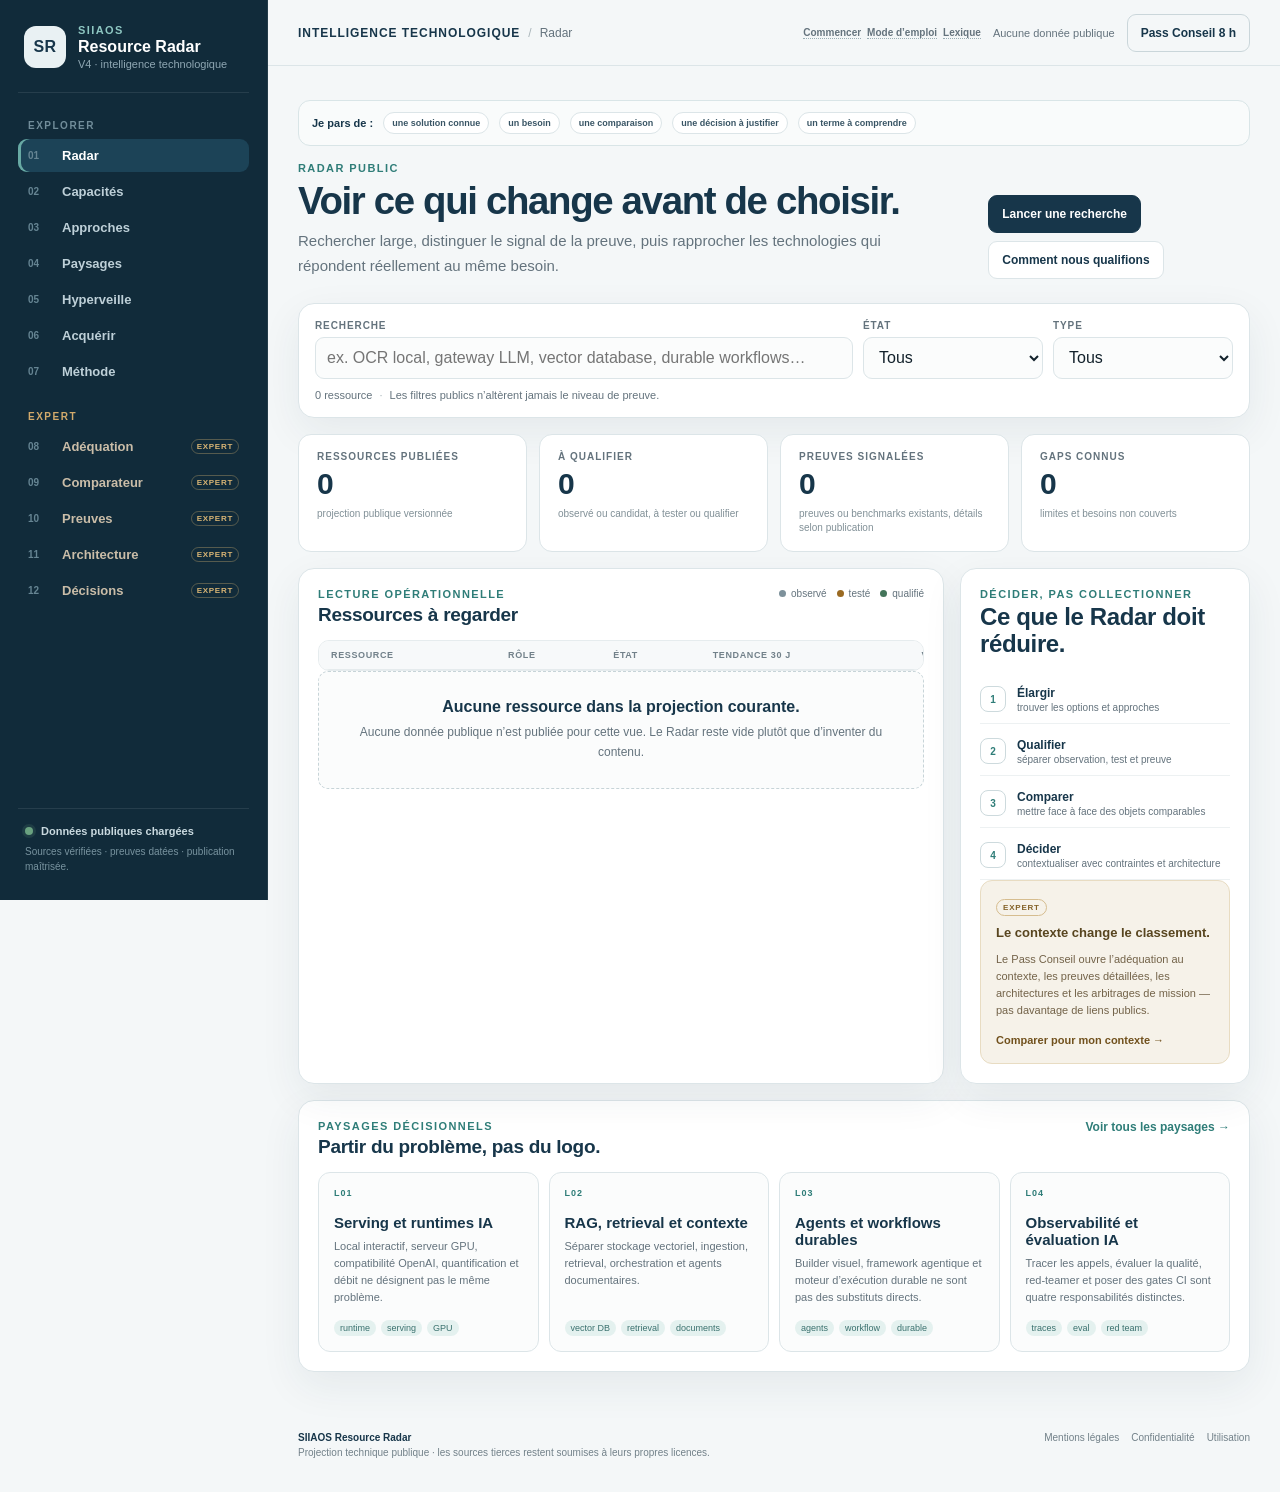
==== resource-radar-v5/ui/index.html @ 39ef0e42 "chore(radar-v5): seed V5 from V4 convergence" ====
<!doctype html>
<html lang="fr">
<head>
  <meta charset="utf-8" />
  <meta name="viewport" content="width=device-width, initial-scale=1" />
  <meta name="color-scheme" content="light" />
  <meta name="description" content="SIIAOS Resource Radar — veille, qualification et aide à la décision sur les technologies open source, IA et SI." />
  <title>SIIAOS Resource Radar V4</title>
  <link rel="stylesheet" href="./styles.css" />
  <script src="./app.js" defer></script>
</head>
<body>
  <div class="app-shell">
    <aside class="sidebar" aria-label="Navigation principale">
      <div class="brand-block">
        <div class="brand-mark" aria-hidden="true">SR</div>
        <div>
          <div class="eyebrow">SIIAOS</div>
          <div class="brand-name">Resource Radar</div>
          <div class="brand-version">V4 · intelligence technologique</div>
        </div>
      </div>

      <nav class="nav-stack" id="primary-nav">
        <div class="nav-group-label">Explorer</div>
        <a class="nav-item is-active" href="#radar" data-view="radar"><span>01</span> Radar</a>
        <a class="nav-item" href="#capabilities" data-view="capabilities"><span>02</span> Capacités</a>
        <a class="nav-item" href="#approaches" data-view="approaches"><span>03</span> Approches</a>
        <a class="nav-item" href="#landscapes" data-view="landscapes"><span>04</span> Paysages</a>
        <a class="nav-item" href="#watch" data-view="watch"><span>05</span> Hyperveille</a>
        <a class="nav-item" href="#acquire" data-view="acquire"><span>06</span> Acquérir</a>
        <a class="nav-item" href="#method" data-view="method"><span>07</span> Méthode</a>

        <div class="nav-group-label nav-group-expert">Expert</div>
        <a class="nav-item nav-item-locked" href="#expert-fit" data-view="expert-fit"><span>08</span> Fit <b>EXPERT</b></a>
        <a class="nav-item nav-item-locked" href="#expert-compare" data-view="expert-compare"><span>09</span> Comparateur <b>EXPERT</b></a>
        <a class="nav-item nav-item-locked" href="#expert-evidence" data-view="expert-evidence"><span>10</span> Evidence <b>EXPERT</b></a>
        <a class="nav-item nav-item-locked" href="#expert-architecture" data-view="expert-architecture"><span>11</span> Architecture <b>EXPERT</b></a>
        <a class="nav-item nav-item-locked" href="#expert-decisions" data-view="expert-decisions"><span>12</span> Décisions <b>EXPERT</b></a>
      </nav>

      <div class="sidebar-footer">
        <div class="status-row"><span class="status-dot" id="projection-dot"></span><span id="projection-status">Projection en lecture</span></div>
        <div class="sidebar-small">Vercel publie. Git versionne. SandY qualifie.</div>
      </div>
    </aside>

    <main class="main-shell">
      <header class="topbar">
        <button class="mobile-menu" id="mobile-menu" type="button" aria-label="Ouvrir la navigation">Menu</button>
        <div class="topbar-context">
          <span class="topbar-kicker">Resource intelligence</span>
          <span class="topbar-separator">/</span>
          <span id="topbar-view">Radar</span>
        </div>
        <div class="topbar-actions">
          <span class="freshness" id="freshness-label">Données non chargées</span>
          <a class="button button-quiet" href="https://yannick-audubert-consultant.vercel.app/premium" target="_blank" rel="noreferrer">Pass Conseil 8 h</a>
        </div>
      </header>

      <div class="demo-banner" id="demo-banner" hidden>
        <strong>Aperçu d’interface.</strong> Les données affichées dans ce mode sont des fixtures de démonstration et ne constituent ni une qualification SandY ni une recommandation publiée.
      </div>

      <section class="view is-visible" data-view-panel="radar">
        <div class="page-heading">
          <div>
            <div class="eyebrow">Radar public</div>
            <h1>Voir ce qui change avant de choisir.</h1>
            <p>Rechercher large, distinguer le signal de la preuve, puis rapprocher les technologies qui répondent réellement au même besoin.</p>
          </div>
          <div class="heading-actions">
            <button type="button" class="button button-primary" id="focus-search">Lancer une recherche</button>
            <a class="button button-secondary" href="#method">Comment nous qualifions</a>
          </div>
        </div>

        <section class="search-panel" aria-label="Recherche Radar">
          <div class="search-row">
            <label class="search-field">
              <span class="search-label">Recherche</span>
              <input id="radar-search" type="search" placeholder="ex. OCR local, gateway LLM, vector database, durable workflows…" autocomplete="off" />
            </label>
            <label class="filter-field">
              <span class="search-label">État</span>
              <select id="state-filter">
                <option value="">Tous</option>
                <option value="observed">Observé</option>
                <option value="candidate">Candidat</option>
                <option value="tested">Testé</option>
                <option value="qualified">Qualifié</option>
                <option value="deprecated">Déprécié</option>
              </select>
            </label>
            <label class="filter-field">
              <span class="search-label">Type</span>
              <select id="kind-filter">
                <option value="">Tous</option>
              </select>
            </label>
          </div>
          <div class="search-meta">
            <span id="result-count">0 ressource</span>
            <span class="meta-divider">·</span>
            <span>Les filtres publics n’altèrent jamais le niveau de preuve.</span>
          </div>
        </section>

        <section class="metric-grid" aria-label="Indicateurs du Radar">
          <article class="metric-card">
            <div class="metric-label">Ressources publiées</div>
            <div class="metric-value" id="metric-resources">0</div>
            <div class="metric-note">projection publique versionnée</div>
          </article>
          <article class="metric-card">
            <div class="metric-label">À qualifier</div>
            <div class="metric-value" id="metric-candidates">0</div>
            <div class="metric-note">observé ou candidat, pas encore prouvé</div>
          </article>
          <article class="metric-card">
            <div class="metric-label">Preuves déclarées</div>
            <div class="metric-value" id="metric-evidence">0</div>
            <div class="metric-note">benchmarks et vérifications publiables</div>
          </article>
          <article class="metric-card">
            <div class="metric-label">Gaps connus</div>
            <div class="metric-value" id="metric-gaps">0</div>
            <div class="metric-note">limites et besoins non couverts</div>
          </article>
        </section>

        <div class="content-grid">
          <section class="panel panel-wide">
            <div class="panel-heading">
              <div>
                <div class="eyebrow">Lecture opérationnelle</div>
                <h2>Ressources à regarder</h2>
              </div>
              <div class="legend-inline">
                <span><i class="legend-dot state-observed"></i>observé</span>
                <span><i class="legend-dot state-tested"></i>testé</span>
                <span><i class="legend-dot state-qualified"></i>qualifié</span>
              </div>
            </div>
            <div class="resource-table-wrap">
              <table class="resource-table">
                <thead>
                  <tr>
                    <th>Ressource</th>
                    <th>Rôle</th>
                    <th>État</th>
                    <th>Tendance 30 j</th>
                    <th>Vérifié</th>
                  </tr>
                </thead>
                <tbody id="resource-table-body"></tbody>
              </table>
            </div>
            <div class="empty-state" id="resource-empty" hidden>
              <strong>Aucune ressource dans la projection courante.</strong>
              <span>Le shell fonctionne sans données fictives : branchez une projection `siiaos.radar-public.v1` ou utilisez le mode fixture réservé à la revue d’interface.</span>
            </div>
          </section>

          <aside class="panel decision-panel">
            <div class="eyebrow">Décider, pas collectionner</div>
            <h2>Ce que le Radar doit réduire.</h2>
            <ol class="decision-steps">
              <li><span>1</span><div><strong>Élargir</strong><small>trouver les options et approches</small></div></li>
              <li><span>2</span><div><strong>Qualifier</strong><small>séparer observation, test et preuve</small></div></li>
              <li><span>3</span><div><strong>Comparer</strong><small>mettre face à face des objets comparables</small></div></li>
              <li><span>4</span><div><strong>Décider</strong><small>contextualiser avec contraintes et architecture</small></div></li>
            </ol>
            <div class="expert-callout">
              <div class="expert-label">EXPERT</div>
              <strong>Le contexte change le classement.</strong>
              <p>Le Pass Conseil ouvre fit, preuves détaillées, architectures et arbitrages de mission — pas davantage de liens publics.</p>
              <a href="https://yannick-audubert-consultant.vercel.app/premium" target="_blank" rel="noreferrer">Comparer pour mon contexte →</a>
            </div>
          </aside>
        </div>

        <section class="panel landscape-panel">
          <div class="panel-heading">
            <div>
              <div class="eyebrow">Paysages décisionnels</div>
              <h2>Partir du problème, pas du logo.</h2>
            </div>
            <a class="text-link" href="#landscapes">Voir tous les paysages →</a>
          </div>
          <div class="landscape-grid" id="landscape-grid">
            <article class="landscape-card">
              <div class="landscape-index">L01</div>
              <h3>Serving et runtimes IA</h3>
              <p>Local interactif, serveur GPU, compatibilité OpenAI, quantification et débit ne désignent pas le même problème.</p>
              <div class="landscape-footer"><span>runtime</span><span>serving</span><span>GPU</span></div>
            </article>
            <article class="landscape-card">
              <div class="landscape-index">L02</div>
              <h3>RAG, retrieval et contexte</h3>
              <p>Séparer stockage vectoriel, ingestion, retrieval, orchestration et agents documentaires.</p>
              <div class="landscape-footer"><span>vector DB</span><span>retrieval</span><span>documents</span></div>
            </article>
            <article class="landscape-card">
              <div class="landscape-index">L03</div>
              <h3>Agents et workflows durables</h3>
              <p>Builder visuel, framework agentique et moteur d’exécution durable ne sont pas des substituts directs.</p>
              <div class="landscape-footer"><span>agents</span><span>workflow</span><span>durable</span></div>
            </article>
            <article class="landscape-card">
              <div class="landscape-index">L04</div>
              <h3>Observabilité et évaluation IA</h3>
              <p>Tracer les appels, évaluer la qualité, red-teamer et poser des gates CI sont quatre responsabilités distinctes.</p>
              <div class="landscape-footer"><span>traces</span><span>eval</span><span>red team</span></div>
            </article>
          </div>
        </section>
      </section>

      <section class="view" data-view-panel="capabilities">
        <div class="page-heading compact-heading">
          <div><div class="eyebrow">Capacités</div><h1>Ce que l’écosystème permet réellement de faire.</h1><p>Une capacité peut être portée par plusieurs approches et plusieurs implémentations. Le catalogue n’impose plus un outil unique par catégorie.</p></div>
        </div>
        <div class="capability-board" id="capability-board"></div>
      </section>

      <section class="view" data-view-panel="approaches">
        <div class="page-heading compact-heading">
          <div><div class="eyebrow">Approches</div><h1>Comparer les manières de résoudre le problème.</h1><p>Une rupture d’approche peut rendre obsolète une comparaison entre logiciels. Cette vue doit rendre ces changements visibles.</p></div>
        </div>
        <div class="approach-grid">
          <article class="approach-card"><span>A01</span><h2>RAG classique</h2><p>Ingestion → chunking → embeddings → retrieval → génération.</p><small>À comparer avec long context, document VLM et recherche hybride.</small></article>
          <article class="approach-card"><span>A02</span><h2>Long context</h2><p>Réduire ou supprimer certaines couches de retrieval lorsque le corpus et le coût le permettent.</p><small>Impact direct sur l’architecture, la latence et la gouvernance.</small></article>
          <article class="approach-card"><span>A03</span><h2>Document VLM</h2><p>Interpréter la page comme un objet visuel plutôt que comme du texte OCR uniquement.</p><small>Change les benchmarks documents et la chaîne d’ingestion.</small></article>
          <article class="approach-card"><span>A04</span><h2>Durable execution</h2><p>Traiter les workflows longs et repris après erreur comme des processus, pas comme des scripts.</p><small>À distinguer des automatisations simples à connecteurs.</small></article>
        </div>
      </section>

      <section class="view" data-view-panel="landscapes">
        <div class="page-heading compact-heading">
          <div><div class="eyebrow">Paysages</div><h1>Regrouper uniquement ce qui mérite d’être comparé.</h1><p>Les paysages organisent les options par décision d’architecture, puis exposent critères, limites et alternatives.</p></div>
        </div>
        <div class="landscape-detail-grid" id="landscape-detail-grid"></div>
      </section>

      <section class="view" data-view-panel="watch">
        <div class="page-heading compact-heading">
          <div><div class="eyebrow">Hyperveille</div><h1>Observer les dérivées, pas seulement les classements.</h1><p>Activité, accélération, changement de licence, archivage, nouveaux protocoles et ruptures d’approche deviennent des signaux à qualifier.</p></div>
        </div>
        <div class="timeline" id="watch-timeline"></div>
      </section>

      <section class="view" data-view-panel="acquire">
        <div class="page-heading compact-heading">
          <div><div class="eyebrow">Acquérir</div><h1>Passer d’une source repérée à un artefact vérifiable.</h1><p>La V4 conserve resolve, mirroring, commandes multi-OS, manifeste, SHA-256 et bridge local de la V3.</p></div>
        </div>
        <div class="acquire-layout">
          <section class="panel">
            <h2>Résoudre une ressource</h2>
            <label class="stacked-field"><span>URL ou identifiant</span><input type="text" placeholder="https://github.com/… ou modèle/dataset" /></label>
            <div class="button-row"><button class="button button-primary" type="button">Résoudre</button><button class="button button-secondary" type="button">Ajouter au manifeste</button></div>
          </section>
          <section class="panel bridge-panel">
            <div class="panel-heading"><div><div class="eyebrow">Bridge local</div><h2>SandY</h2></div><span class="bridge-badge">non connecté</span></div>
            <p>Le navigateur public ne commande pas la machine. Le bridge localhost reste borné, authentifié et limité aux opérations autorisées.</p>
            <dl class="key-value"><div><dt>Endpoint</dt><dd>127.0.0.1:8765</dd></div><div><dt>Hash</dt><dd>SHA-256</dd></div><div><dt>Shell arbitraire</dt><dd>interdit</dd></div></dl>
          </section>
        </div>
      </section>

      <section class="view" data-view-panel="method">
        <div class="page-heading compact-heading">
          <div><div class="eyebrow">Méthode</div><h1>Une nouveauté n’est pas une recommandation.</h1><p>Le Radar expose explicitement le chemin entre découverte, observation, preuve, comparaison et décision.</p></div>
        </div>
        <div class="method-flow">
          <div><strong>Signal</strong><span>repéré</span></div><i>→</i><div><strong>Observation</strong><span>source vérifiée</span></div><i>→</i><div><strong>Test</strong><span>contexte connu</span></div><i>→</i><div><strong>Evidence</strong><span>preuve conservée</span></div><i>→</i><div><strong>Décision</strong><span>validation humaine</span></div>
        </div>
        <div class="method-notes">
          <article class="panel"><h2>Ce que le Radar sait</h2><p>Sources, activité, licence, relations, signaux, tendances et données publiques versionnées.</p></article>
          <article class="panel"><h2>Ce qu’il ne doit pas inventer</h2><p>Un benchmark non exécuté, un fit SandY non mesuré, une recommandation client ou une preuve inexistante.</p></article>
          <article class="panel"><h2>Ce qui reste humain</h2><p>Promouvoir un champion, accepter le risque, publier une conclusion et engager une architecture.</p></article>
        </div>
      </section>

      <section class="view expert-view" data-view-panel="expert-fit" data-expert-title="Fit contextualisé">
        <div class="expert-gate"><div class="eyebrow">SIIAOS Expert</div><h1>Fit contextualisé</h1><p>Évaluer une option selon le matériel, l’organisation, la sécurité, la souveraineté, l’intégration et la mission.</p><a class="button button-primary" href="https://yannick-audubert-consultant.vercel.app/premium" target="_blank" rel="noreferrer">Ouvrir une journée de conseil</a></div>
      </section>
      <section class="view expert-view" data-view-panel="expert-compare" data-expert-title="Comparateur contextualisé">
        <div class="expert-gate"><div class="eyebrow">SIIAOS Expert</div><h1>Comparateur contextualisé</h1><p>Comparer des options avec critères pondérés par le besoin, sans produire un classement universel artificiel.</p><a class="button button-primary" href="https://yannick-audubert-consultant.vercel.app/premium" target="_blank" rel="noreferrer">Comparer pour mon contexte</a></div>
      </section>
      <section class="view expert-view" data-view-panel="expert-evidence" data-expert-title="Evidence et benchmarks">
        <div class="expert-gate"><div class="eyebrow">SIIAOS Expert</div><h1>Evidence et benchmarks</h1><p>Ouvrir les preuves publiables, la date des tests, les limites observées et les conditions de reproductibilité.</p><a class="button button-primary" href="https://yannick-audubert-consultant.vercel.app/premium" target="_blank" rel="noreferrer">Ouvrir les preuves SIIAOS</a></div>
      </section>
      <section class="view expert-view" data-view-panel="expert-architecture" data-expert-title="Architecture">
        <div class="expert-gate"><div class="eyebrow">SIIAOS Expert</div><h1>Architecture</h1><p>Voir ce qu’une option remplace, simplifie, ajoute comme dépendance ou débloque comme capacité.</p><a class="button button-primary" href="https://yannick-audubert-consultant.vercel.app/premium" target="_blank" rel="noreferrer">Construire une architecture</a></div>
      </section>
      <section class="view expert-view" data-view-panel="expert-decisions" data-expert-title="Décisions">
        <div class="expert-gate"><div class="eyebrow">SIIAOS Expert</div><h1>Décisions de session</h1><p>Conserver shortlist, rejets, hypothèses, arbitrages et restitution de la journée de conseil.</p><a class="button button-primary" href="https://yannick-audubert-consultant.vercel.app/premium" target="_blank" rel="noreferrer">Préparer ma mission</a></div>
      </section>

      <footer class="footer">
        <div><strong>SIIAOS Resource Radar</strong><span>Projection technique publique · les sources tierces restent soumises à leurs propres licences.</span></div>
        <div class="footer-links"><a href="https://yannick-audubert-consultant.vercel.app/mentions-legales" target="_blank" rel="noreferrer">Mentions légales</a><a href="https://yannick-audubert-consultant.vercel.app/politique-confidentialite" target="_blank" rel="noreferrer">Confidentialité</a><a href="https://yannick-audubert-consultant.vercel.app/conditions-utilisation" target="_blank" rel="noreferrer">Utilisation</a></div>
      </footer>
    </main>
  </div>
</body>
</html>
---- resource-radar-v5/ui/styles.css ----
:root {
  --bg: #f4f7f8;
  --surface: #ffffff;
  --surface-soft: #f9fbfb;
  --ink: #12212b;
  --muted: #64737d;
  --line: #dce5e8;
  --navy: #17364a;
  --navy-2: #274d62;
  --teal: #2f7d78;
  --teal-soft: #e4f1ef;
  --ochre: #9a6a22;
  --ochre-soft: #f8edd9;
  --green: #44755a;
  --green-soft: #e6efe9;
  --red: #a84d49;
  --red-soft: #f8e8e6;
  --shadow: 0 14px 42px rgba(23, 54, 74, 0.07);
  --radius: 16px;
  --radius-sm: 10px;
  font-family: Inter, ui-sans-serif, -apple-system, BlinkMacSystemFont, "Segoe UI", sans-serif;
}

* { box-sizing: border-box; }
html { scroll-behavior: smooth; }
body { margin: 0; background: var(--bg); color: var(--ink); }
a { color: inherit; }
button, input, select { font: inherit; }
button, a { -webkit-tap-highlight-color: transparent; }

.app-shell { min-height: 100vh; display: grid; grid-template-columns: 268px minmax(0, 1fr); }
.sidebar { position: sticky; top: 0; height: 100vh; padding: 24px 18px; background: #112b3a; color: #dbe8ed; border-right: 1px solid rgba(255,255,255,.08); display: flex; flex-direction: column; z-index: 20; }
.brand-block { display: flex; gap: 12px; align-items: center; padding: 0 6px 22px; border-bottom: 1px solid rgba(255,255,255,.09); }
.brand-mark { width: 42px; height: 42px; border-radius: 12px; background: #e9f1f3; color: var(--navy); display: grid; place-items: center; font-weight: 800; letter-spacing: .02em; }
.eyebrow { text-transform: uppercase; letter-spacing: .13em; font-size: 11px; font-weight: 800; color: var(--teal); }
.sidebar .eyebrow { color: #8ec7c2; }
.brand-name { margin-top: 2px; font-weight: 760; font-size: 16px; color: white; }
.brand-version { margin-top: 2px; color: #8fa7b3; font-size: 11px; }
.nav-stack { margin-top: 18px; display: flex; flex-direction: column; gap: 3px; overflow-y: auto; }
.nav-group-label { margin: 9px 10px 5px; color: #718d9a; font-size: 10px; font-weight: 800; text-transform: uppercase; letter-spacing: .15em; }
.nav-group-expert { margin-top: 20px; color: #d2aa6b; }
.nav-item { display: flex; align-items: center; gap: 10px; padding: 9px 10px; border-radius: 9px; text-decoration: none; color: #bed0d8; font-size: 13px; font-weight: 650; }
.nav-item > span { width: 24px; color: #668593; font-size: 10px; font-variant-numeric: tabular-nums; }
.nav-item > b { margin-left: auto; font-size: 8px; letter-spacing: .09em; color: #d8b474; border: 1px solid rgba(216,180,116,.35); border-radius: 999px; padding: 2px 5px; }
.nav-item:hover, .nav-item:focus-visible { background: rgba(255,255,255,.06); color: white; outline: none; }
.nav-item.is-active { color: white; background: #1c4357; box-shadow: inset 3px 0 0 #68aaa4; }
.nav-item-locked { color: #cabda8; }
.sidebar-footer { margin-top: auto; padding: 16px 7px 2px; border-top: 1px solid rgba(255,255,255,.09); }
.status-row { display: flex; align-items: center; gap: 8px; font-size: 11px; font-weight: 700; color: #c9d9df; }
.status-dot { width: 8px; height: 8px; border-radius: 99px; background: #b07835; box-shadow: 0 0 0 3px rgba(176,120,53,.15); }
.status-dot.ok { background: #6aa280; box-shadow: 0 0 0 3px rgba(106,162,128,.15); }
.sidebar-small { margin-top: 8px; font-size: 10px; color: #78939f; line-height: 1.45; }

.main-shell { min-width: 0; }
.topbar { height: 66px; padding: 0 30px; display: flex; align-items: center; justify-content: space-between; gap: 18px; background: rgba(244,247,248,.95); border-bottom: 1px solid var(--line); position: sticky; top: 0; z-index: 15; backdrop-filter: blur(10px); }
.topbar-context { display: flex; align-items: center; gap: 8px; color: var(--muted); font-size: 12px; }
.topbar-kicker { font-weight: 800; color: var(--navy); text-transform: uppercase; letter-spacing: .08em; }
.topbar-separator { color: #a9b5ba; }
.topbar-actions { display: flex; align-items: center; gap: 12px; }
.freshness { color: var(--muted); font-size: 11px; }
.mobile-menu { display: none; border: 1px solid var(--line); background: white; border-radius: 8px; padding: 7px 10px; color: var(--navy); }
.demo-banner { padding: 10px 30px; background: var(--ochre-soft); border-bottom: 1px solid #e5cfaa; color: #745222; font-size: 12px; line-height: 1.5; }

.view { display: none; padding: 34px 30px 28px; max-width: 1540px; margin: 0 auto; }
.view.is-visible { display: block; }
.page-heading { display: flex; justify-content: space-between; align-items: flex-end; gap: 36px; margin-bottom: 24px; }
.page-heading h1 { max-width: 840px; margin: 7px 0 8px; color: var(--navy); font-size: clamp(30px, 3vw, 48px); line-height: 1.05; letter-spacing: -.035em; }
.page-heading p { margin: 0; max-width: 840px; color: var(--muted); font-size: 15px; line-height: 1.65; }
.compact-heading { align-items: flex-start; margin-bottom: 28px; }
.compact-heading h1 { font-size: clamp(28px, 2.6vw, 40px); }
.heading-actions, .button-row { display: flex; flex-wrap: wrap; gap: 8px; }

.button { display: inline-flex; align-items: center; justify-content: center; min-height: 38px; padding: 8px 13px; border-radius: 9px; border: 1px solid transparent; text-decoration: none; font-size: 12px; font-weight: 760; cursor: pointer; }
.button-primary { color: white; background: var(--navy); border-color: var(--navy); }
.button-primary:hover { background: var(--navy-2); }
.button-secondary { color: var(--navy); background: white; border-color: var(--line); }
.button-secondary:hover, .button-quiet:hover { border-color: #b6c7cd; background: #f9fbfb; }
.button-quiet { color: var(--navy); background: transparent; border-color: #cad6da; }
.text-link { color: var(--teal); font-weight: 760; text-decoration: none; font-size: 12px; }

.search-panel, .panel { background: var(--surface); border: 1px solid var(--line); border-radius: var(--radius); box-shadow: var(--shadow); }
.search-panel { padding: 16px; }
.search-row { display: grid; grid-template-columns: minmax(280px, 1fr) 180px 180px; gap: 10px; }
.search-field, .filter-field, .stacked-field { display: flex; flex-direction: column; gap: 6px; }
.search-label, .stacked-field > span { font-size: 10px; font-weight: 800; color: var(--muted); text-transform: uppercase; letter-spacing: .09em; }
.search-field input, .filter-field select, .stacked-field input { width: 100%; min-height: 42px; border: 1px solid var(--line); border-radius: 9px; background: #fbfcfc; color: var(--ink); padding: 8px 11px; outline: none; }
.search-field input:focus, .filter-field select:focus, .stacked-field input:focus { border-color: #86aaa8; box-shadow: 0 0 0 3px rgba(47,125,120,.09); }
.search-meta { margin-top: 10px; color: var(--muted); font-size: 11px; display: flex; flex-wrap: wrap; gap: 7px; }
.meta-divider { color: #aab5ba; }

.metric-grid { margin-top: 16px; display: grid; grid-template-columns: repeat(4, minmax(0, 1fr)); gap: 12px; }
.metric-card { background: var(--surface); border: 1px solid var(--line); border-radius: 13px; padding: 16px 18px; }
.metric-label { color: var(--muted); font-size: 10px; text-transform: uppercase; letter-spacing: .1em; font-weight: 800; }
.metric-value { margin-top: 7px; color: var(--navy); font-size: 30px; line-height: 1; font-weight: 800; font-variant-numeric: tabular-nums; }
.metric-note { margin-top: 8px; color: #819097; font-size: 10px; line-height: 1.4; }

.content-grid { margin-top: 16px; display: grid; grid-template-columns: minmax(0, 2.2fr) minmax(290px, .8fr); gap: 16px; }
.panel { padding: 19px; }
.panel-heading { display: flex; align-items: flex-start; justify-content: space-between; gap: 16px; margin-bottom: 14px; }
.panel h2, .panel-heading h2 { margin: 4px 0 0; color: var(--navy); font-size: 19px; letter-spacing: -.015em; }
.legend-inline { display: flex; gap: 10px; color: var(--muted); font-size: 10px; white-space: nowrap; }
.legend-inline span { display: inline-flex; align-items: center; gap: 5px; }
.legend-dot { width: 7px; height: 7px; border-radius: 99px; background: #9aa; }
.state-observed { background: #7d919b; }
.state-tested { background: var(--ochre); }
.state-qualified { background: var(--green); }

.resource-table-wrap { overflow: auto; border: 1px solid #e6ecee; border-radius: 11px; }
.resource-table { width: 100%; min-width: 720px; border-collapse: collapse; font-size: 12px; }
.resource-table thead th { padding: 9px 12px; color: #72818a; text-transform: uppercase; letter-spacing: .07em; font-size: 9px; text-align: left; background: #f7f9fa; border-bottom: 1px solid #e5ebed; }
.resource-table tbody tr { border-bottom: 1px solid #e9eef0; cursor: pointer; }
.resource-table tbody tr:last-child { border-bottom: none; }
.resource-table tbody tr:hover { background: #fafcfc; }
.resource-table td { padding: 11px 12px; vertical-align: middle; }
.resource-name { display: flex; flex-direction: column; gap: 2px; }
.resource-name strong { color: var(--navy); font-size: 12px; }
.resource-name small { color: var(--muted); font-size: 10px; max-width: 330px; overflow: hidden; text-overflow: ellipsis; white-space: nowrap; }
.pill { display: inline-flex; align-items: center; border-radius: 999px; padding: 4px 7px; font-size: 9px; font-weight: 800; letter-spacing: .04em; text-transform: uppercase; border: 1px solid var(--line); background: #f8fafb; color: #61747d; }
.pill.observed, .pill.candidate { background: #eff3f4; color: #566d78; }
.pill.tested { background: var(--ochre-soft); color: #7f5a23; border-color: #ead5b3; }
.pill.qualified { background: var(--green-soft); color: #37634a; border-color: #cce0d2; }
.pill.deprecated, .pill.retired { background: var(--red-soft); color: #88403d; border-color: #efcfcc; }
.trend-positive { color: var(--green); font-weight: 800; }
.trend-negative { color: var(--red); font-weight: 800; }
.trend-neutral { color: var(--muted); }
.empty-state { padding: 26px; border: 1px dashed #c7d4d8; border-radius: 10px; background: #fbfcfc; color: var(--muted); text-align: center; }
.empty-state strong { display: block; color: var(--navy); margin-bottom: 6px; }
.empty-state span { font-size: 12px; line-height: 1.6; }

.decision-panel { display: flex; flex-direction: column; }
.decision-panel > h2 { max-width: 300px; font-size: 24px; line-height: 1.12; }
.decision-steps { list-style: none; margin: 18px 0 0; padding: 0; display: grid; gap: 4px; }
.decision-steps li { display: flex; align-items: center; gap: 11px; padding: 10px 0; border-bottom: 1px solid #edf1f2; }
.decision-steps li > span { width: 26px; height: 26px; border: 1px solid #cddadd; color: var(--teal); border-radius: 8px; display: grid; place-items: center; font-size: 10px; font-weight: 850; }
.decision-steps div { display: flex; flex-direction: column; gap: 2px; }
.decision-steps strong { color: var(--navy); font-size: 12px; }
.decision-steps small { color: var(--muted); font-size: 10px; }
.expert-callout { margin-top: auto; padding: 15px; border-radius: 12px; background: #f6f2e9; border: 1px solid #e8dcc2; }
.expert-label { display: inline-block; color: #856329; border: 1px solid #d6bd8f; border-radius: 999px; padding: 3px 6px; font-size: 8px; font-weight: 850; letter-spacing: .1em; }
.expert-callout strong { display: block; margin-top: 9px; color: #58451f; font-size: 13px; }
.expert-callout p { color: #736349; font-size: 11px; line-height: 1.55; }
.expert-callout a { color: #71511d; font-size: 11px; font-weight: 800; text-decoration: none; }

.landscape-panel { margin-top: 16px; }
.landscape-grid, .approach-grid { display: grid; grid-template-columns: repeat(4, minmax(0, 1fr)); gap: 10px; }
.landscape-card, .approach-card { min-height: 180px; border: 1px solid #dce5e8; border-radius: 12px; padding: 15px; background: #fbfcfc; display: flex; flex-direction: column; }
.landscape-index, .approach-card > span { color: var(--teal); font-size: 9px; font-weight: 850; letter-spacing: .11em; }
.landscape-card h3, .approach-card h2 { margin: 16px 0 7px; color: var(--navy); font-size: 15px; }
.landscape-card p, .approach-card p { margin: 0; color: var(--muted); font-size: 11px; line-height: 1.55; }
.landscape-footer { margin-top: auto; padding-top: 14px; display: flex; flex-wrap: wrap; gap: 5px; }
.landscape-footer span { font-size: 9px; padding: 3px 6px; border-radius: 999px; background: var(--teal-soft); color: #3a716e; }
.approach-card { background: white; box-shadow: var(--shadow); }
.approach-card small { margin-top: auto; padding-top: 18px; color: #8b989d; font-size: 10px; line-height: 1.5; }

.capability-board { display: grid; grid-template-columns: repeat(3, minmax(0, 1fr)); gap: 12px; }
.capability-card { background: white; border: 1px solid var(--line); border-radius: 13px; padding: 17px; box-shadow: var(--shadow); }
.capability-card h2 { margin: 4px 0 7px; color: var(--navy); font-size: 16px; }
.capability-card p { margin: 0; color: var(--muted); font-size: 11px; line-height: 1.55; }
.capability-card footer { margin-top: 14px; display: flex; gap: 7px; color: #7c8b92; font-size: 10px; }
.landscape-detail-grid { display: grid; gap: 12px; }
.landscape-detail { background: white; border: 1px solid var(--line); border-radius: 13px; padding: 18px; box-shadow: var(--shadow); display: grid; grid-template-columns: 240px minmax(0,1fr); gap: 26px; }
.landscape-detail h2 { margin: 4px 0 7px; color: var(--navy); font-size: 18px; }
.landscape-detail p { margin: 0; color: var(--muted); font-size: 11px; line-height: 1.55; }
.landscape-options { display: grid; grid-template-columns: repeat(3,minmax(0,1fr)); gap: 8px; }
.landscape-option { padding: 11px; border-radius: 10px; background: #f8fafb; border: 1px solid #e2e9eb; }
.landscape-option strong { color: var(--navy); font-size: 11px; }
.landscape-option small { display: block; margin-top: 5px; color: var(--muted); font-size: 10px; line-height: 1.45; }

.timeline { position: relative; padding-left: 20px; display: grid; gap: 10px; }
.timeline::before { content: ""; position: absolute; top: 4px; bottom: 4px; left: 6px; width: 1px; background: #cad8dc; }
.timeline-item { position: relative; background: white; border: 1px solid var(--line); border-radius: 12px; padding: 15px 17px; box-shadow: var(--shadow); }
.timeline-item::before { content: ""; position: absolute; left: -18px; top: 21px; width: 9px; height: 9px; border-radius: 50%; background: var(--teal); box-shadow: 0 0 0 4px var(--bg); }
.timeline-meta { display: flex; flex-wrap: wrap; gap: 8px; color: #7c8c93; font-size: 9px; text-transform: uppercase; letter-spacing: .07em; }
.timeline-item h2 { margin: 7px 0 5px; color: var(--navy); font-size: 15px; }
.timeline-item p { margin: 0; color: var(--muted); font-size: 11px; line-height: 1.55; }
.acquire-layout { display: grid; grid-template-columns: 1.1fr .9fr; gap: 12px; }
.stacked-field { margin-top: 18px; }
.acquire-layout .button-row { margin-top: 12px; }
.bridge-panel p { color: var(--muted); font-size: 11px; line-height: 1.6; }
.bridge-badge { color: #7f5a23; background: var(--ochre-soft); border: 1px solid #ead5b3; border-radius: 999px; padding: 4px 7px; font-size: 9px; font-weight: 850; text-transform: uppercase; }
.key-value { margin: 15px 0 0; }
.key-value div { display: flex; justify-content: space-between; gap: 20px; padding: 9px 0; border-top: 1px solid #edf1f2; font-size: 11px; }
.key-value dt { color: var(--muted); }
.key-value dd { margin: 0; color: var(--navy); font-weight: 760; }
.method-flow { display: grid; grid-template-columns: repeat(9, auto); align-items: center; gap: 8px; overflow-x: auto; padding-bottom: 5px; }
.method-flow div { min-width: 126px; background: white; border: 1px solid var(--line); border-radius: 12px; padding: 14px; box-shadow: var(--shadow); }
.method-flow strong, .method-flow span { display: block; }
.method-flow strong { color: var(--navy); font-size: 12px; }
.method-flow span { margin-top: 4px; color: var(--muted); font-size: 9px; }
.method-flow i { color: #9aaab1; font-style: normal; }
.method-notes { margin-top: 14px; display: grid; grid-template-columns: repeat(3,minmax(0,1fr)); gap: 10px; }
.method-notes p { color: var(--muted); font-size: 11px; line-height: 1.6; }

.expert-view { min-height: calc(100vh - 66px); display: none; place-items: center; }
.expert-view.is-visible { display: grid; }
.expert-gate { width: min(780px, 100%); background: white; border: 1px solid #dfd4bd; border-radius: 18px; padding: 36px; box-shadow: var(--shadow); position: relative; overflow: hidden; }
.expert-gate::after { content: "EXPERT"; position: absolute; top: 22px; right: -30px; transform: rotate(38deg); color: rgba(154,106,34,.08); font-size: 72px; font-weight: 900; letter-spacing: -.04em; }
.expert-gate h1 { margin: 8px 0 10px; color: var(--navy); font-size: clamp(30px,4vw,48px); letter-spacing: -.035em; }
.expert-gate p { max-width: 640px; color: var(--muted); font-size: 14px; line-height: 1.65; }
.expert-gate .button { margin-top: 12px; }

.footer { max-width: 1540px; margin: 8px auto 0; padding: 24px 30px 34px; display: flex; align-items: flex-start; justify-content: space-between; gap: 18px; color: #728189; font-size: 10px; }
.footer > div:first-child { display: flex; flex-direction: column; gap: 4px; }
.footer strong { color: var(--navy); }
.footer-links { display: flex; flex-wrap: wrap; gap: 12px; }
.footer a { text-decoration: none; }
.footer a:hover { color: var(--teal); }

@media (max-width: 1180px) {
  .app-shell { grid-template-columns: 224px minmax(0,1fr); }
  .sidebar { padding-left: 12px; padding-right: 12px; }
  .search-row { grid-template-columns: 1fr 150px 150px; }
  .landscape-grid, .approach-grid { grid-template-columns: repeat(2,minmax(0,1fr)); }
  .capability-board { grid-template-columns: repeat(2,minmax(0,1fr)); }
  .landscape-options { grid-template-columns: 1fr; }
}

@media (max-width: 860px) {
  .app-shell { display: block; }
  .sidebar { position: fixed; inset: 0 auto 0 0; width: 270px; transform: translateX(-102%); transition: transform .2s ease; box-shadow: 15px 0 50px rgba(0,0,0,.2); }
  body.nav-open .sidebar { transform: translateX(0); }
  .mobile-menu { display: inline-flex; }
  .topbar { padding: 0 18px; }
  .freshness { display: none; }
  .view { padding: 28px 18px 20px; }
  .page-heading { align-items: flex-start; flex-direction: column; gap: 16px; }
  .search-row { grid-template-columns: 1fr; }
  .metric-grid { grid-template-columns: repeat(2,minmax(0,1fr)); }
  .content-grid, .acquire-layout { grid-template-columns: 1fr; }
  .capability-board { grid-template-columns: 1fr; }
  .landscape-detail { grid-template-columns: 1fr; }
  .footer { padding: 22px 18px 30px; flex-direction: column; }
  .demo-banner { padding-left: 18px; padding-right: 18px; }
}

@media (max-width: 560px) {
  .topbar-actions .button { display: none; }
  .topbar-context { font-size: 10px; }
  .metric-grid, .landscape-grid, .approach-grid, .method-notes { grid-template-columns: 1fr; }
  .page-heading h1 { font-size: 32px; }
  .view { padding-top: 24px; }
  .panel { padding: 15px; }
  .legend-inline { display: none; }
  .expert-gate { padding: 25px 20px; }
}
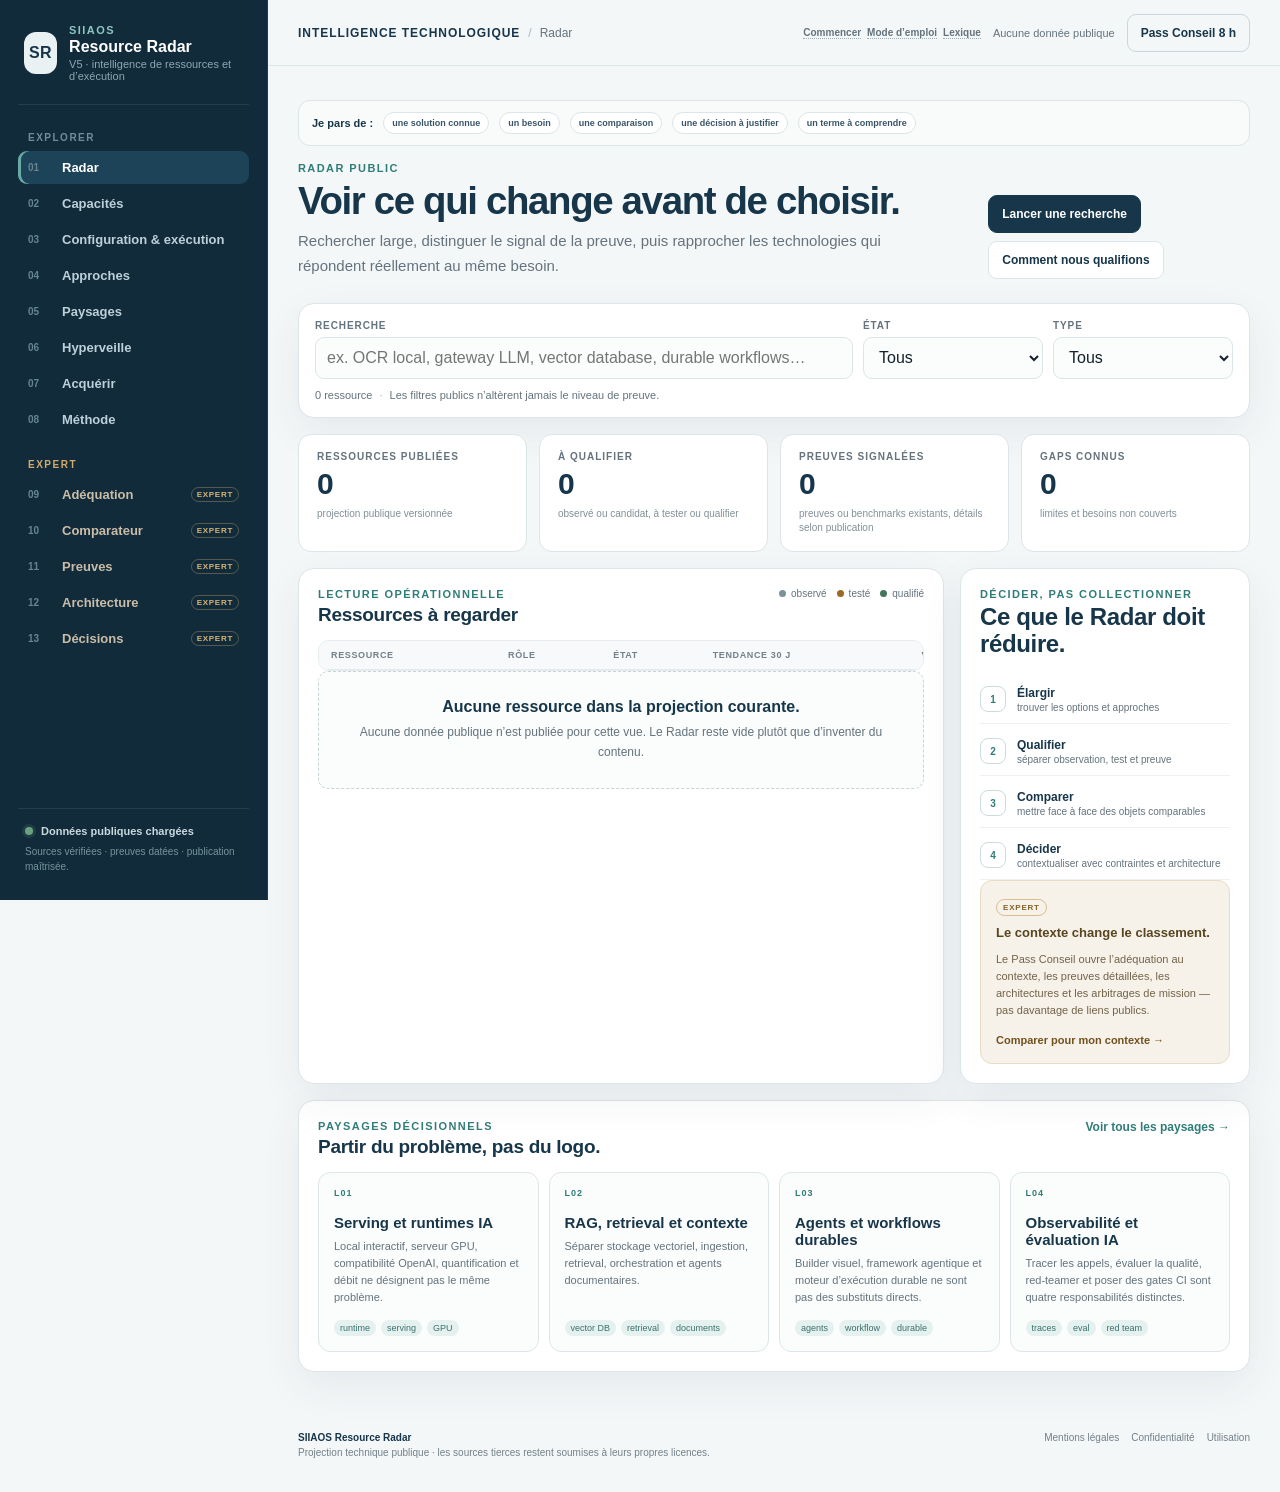
==== commit 9d9752f7: "radar v5: expose configuration-first execution view" ====
--- a/resource-radar-v5/ui/index.html
+++ b/resource-radar-v5/ui/index.html
@@ -5,7 +5,7 @@
   <meta name="viewport" content="width=device-width, initial-scale=1" />
   <meta name="color-scheme" content="light" />
   <meta name="description" content="SIIAOS Resource Radar — veille, qualification et aide à la décision sur les technologies open source, IA et SI." />
-  <title>SIIAOS Resource Radar V4</title>
+  <title>SIIAOS Resource Radar V5</title>
   <link rel="stylesheet" href="./styles.css" />
   <script src="./app.js" defer></script>
 </head>
@@ -17,7 +17,7 @@
         <div>
           <div class="eyebrow">SIIAOS</div>
           <div class="brand-name">Resource Radar</div>
-          <div class="brand-version">V4 · intelligence technologique</div>
+          <div class="brand-version">V5 · intelligence de ressources et d’exécution</div>
         </div>
       </div>
 
@@ -25,18 +25,19 @@
         <div class="nav-group-label">Explorer</div>
         <a class="nav-item is-active" href="#radar" data-view="radar"><span>01</span> Radar</a>
         <a class="nav-item" href="#capabilities" data-view="capabilities"><span>02</span> Capacités</a>
-        <a class="nav-item" href="#approaches" data-view="approaches"><span>03</span> Approches</a>
-        <a class="nav-item" href="#landscapes" data-view="landscapes"><span>04</span> Paysages</a>
-        <a class="nav-item" href="#watch" data-view="watch"><span>05</span> Hyperveille</a>
-        <a class="nav-item" href="#acquire" data-view="acquire"><span>06</span> Acquérir</a>
-        <a class="nav-item" href="#method" data-view="method"><span>07</span> Méthode</a>
+        <a class="nav-item" href="#execution" data-view="execution"><span>03</span> Configuration & exécution</a>
+        <a class="nav-item" href="#approaches" data-view="approaches"><span>04</span> Approches</a>
+        <a class="nav-item" href="#landscapes" data-view="landscapes"><span>05</span> Paysages</a>
+        <a class="nav-item" href="#watch" data-view="watch"><span>06</span> Hyperveille</a>
+        <a class="nav-item" href="#acquire" data-view="acquire"><span>07</span> Acquérir</a>
+        <a class="nav-item" href="#method" data-view="method"><span>08</span> Méthode</a>
 
         <div class="nav-group-label nav-group-expert">Expert</div>
-        <a class="nav-item nav-item-locked" href="#expert-fit" data-view="expert-fit"><span>08</span> Fit <b>EXPERT</b></a>
-        <a class="nav-item nav-item-locked" href="#expert-compare" data-view="expert-compare"><span>09</span> Comparateur <b>EXPERT</b></a>
-        <a class="nav-item nav-item-locked" href="#expert-evidence" data-view="expert-evidence"><span>10</span> Evidence <b>EXPERT</b></a>
-        <a class="nav-item nav-item-locked" href="#expert-architecture" data-view="expert-architecture"><span>11</span> Architecture <b>EXPERT</b></a>
-        <a class="nav-item nav-item-locked" href="#expert-decisions" data-view="expert-decisions"><span>12</span> Décisions <b>EXPERT</b></a>
+        <a class="nav-item nav-item-locked" href="#expert-fit" data-view="expert-fit"><span>09</span> Adéquation <b>EXPERT</b></a>
+        <a class="nav-item nav-item-locked" href="#expert-compare" data-view="expert-compare"><span>10</span> Comparateur <b>EXPERT</b></a>
+        <a class="nav-item nav-item-locked" href="#expert-evidence" data-view="expert-evidence"><span>11</span> Preuves <b>EXPERT</b></a>
+        <a class="nav-item nav-item-locked" href="#expert-architecture" data-view="expert-architecture"><span>12</span> Architecture <b>EXPERT</b></a>
+        <a class="nav-item nav-item-locked" href="#expert-decisions" data-view="expert-decisions"><span>13</span> Décisions <b>EXPERT</b></a>
       </nav>
 
       <div class="sidebar-footer">
@@ -225,6 +226,55 @@
         <div class="capability-board" id="capability-board"></div>
       </section>
 
+      <section class="view" data-view-panel="execution">
+        <div class="page-heading compact-heading">
+          <div>
+            <div class="eyebrow">Configuration réelle</div>
+            <h1>Partir de ce qui est déjà disponible avant de recommander.</h1>
+            <p>La V5 confronte la charge à l’environnement réellement mobilisable : matériel, runtimes, modèles, services, données, automatisations, politiques et budget incrémental.</p>
+          </div>
+        </div>
+        <div class="method-flow">
+          <div><strong>Observer</strong><span>Execution Estate</span></div><i>→</i>
+          <div><strong>Décrire</strong><span>Workload</span></div><i>→</i>
+          <div><strong>Composer</strong><span>Execution Plan</span></div><i>→</i>
+          <div><strong>Tester</strong><span>benchmarks et preuves</span></div><i>→</i>
+          <div><strong>Décider</strong><span>gap réel</span></div>
+        </div>
+        <div class="method-notes">
+          <article class="panel">
+            <div class="eyebrow">Execution Estate</div>
+            <h2>Ce que l’utilisateur possède déjà.</h2>
+            <p>CPU, GPU/NPU, RAM/VRAM, stockage, OS, runtimes, modèles, services, corpus, graphes, automatisations et contraintes de gouvernance.</p>
+          </article>
+          <article class="panel">
+            <div class="eyebrow">Workload</div>
+            <h2>Ce qu’il faut réellement accomplir.</h2>
+            <p>Volume, confidentialité, latence, capacités requises, durée acceptable, mode local/offline et budget incrémental font partie du problème.</p>
+          </article>
+          <article class="panel">
+            <div class="eyebrow">Execution Plan</div>
+            <h2>Composer avant d’acheter.</h2>
+            <p>Outils déterministes, petits modèles, RAG, quantification, séquencement, offload et services existants sont testés avant de déclarer un manque.</p>
+          </article>
+        </div>
+        <section class="panel landscape-panel">
+          <div class="panel-heading">
+            <div>
+              <div class="eyebrow">Principe V5</div>
+              <h2>Compatibilité matérielle ≠ faisabilité de la capacité.</h2>
+            </div>
+          </div>
+          <p>Une exigence publiée par un fournisseur n’est qu’une observation pour un mode d’exécution donné. Le Radar conserve les exigences dans des profils d’exécution sourcés, puis mesure la faisabilité sur l’environnement réel et garde les substitutions considérées.</p>
+          <div class="landscape-grid">
+            <article class="landscape-card"><div class="landscape-index">E01</div><h3>Déterministe d’abord</h3><p>Python, SQL, recherche, règles et graphes remplacent un LLM lorsqu’ils suffisent.</p></article>
+            <article class="landscape-card"><div class="landscape-index">E02</div><h3>Local par défaut</h3><p>Le provider externe reste optionnel lorsque la politique impose autonomie et réversibilité.</p></article>
+            <article class="landscape-card"><div class="landscape-index">E03</div><h3>Preuve avant conclusion</h3><p>VRAM, RAM, débit et qualité sont liés au backend, à la quantification et au workload observés.</p></article>
+            <article class="landscape-card"><div class="landscape-index">E04</div><h3>Gap résiduel</h3><p>Le manque n’est déclaré qu’après examen des substitutions et compositions raisonnables.</p></article>
+          </div>
+        </section>
+      </section>
+
       <section class="view" data-view-panel="approaches">
         <div class="page-heading compact-heading">
           <div><div class="eyebrow">Approches</div><h1>Comparer les manières de résoudre le problème.</h1><p>Une rupture d’approche peut rendre obsolète une comparaison entre logiciels. Cette vue doit rendre ces changements visibles.</p></div>
@@ -253,7 +303,7 @@
 
       <section class="view" data-view-panel="acquire">
         <div class="page-heading compact-heading">
-          <div><div class="eyebrow">Acquérir</div><h1>Passer d’une source repérée à un artefact vérifiable.</h1><p>La V4 conserve resolve, mirroring, commandes multi-OS, manifeste, SHA-256 et bridge local de la V3.</p></div>
+          <div><div class="eyebrow">Acquérir</div><h1>Passer d’une source repérée à un artefact vérifiable.</h1><p>La V5 doit conserver resolve, mirroring, commandes multi-OS, manifeste, SHA-256 et bridge local de la V3 avant tout cut-over.</p></div>
         </div>
         <div class="acquire-layout">
           <section class="panel">
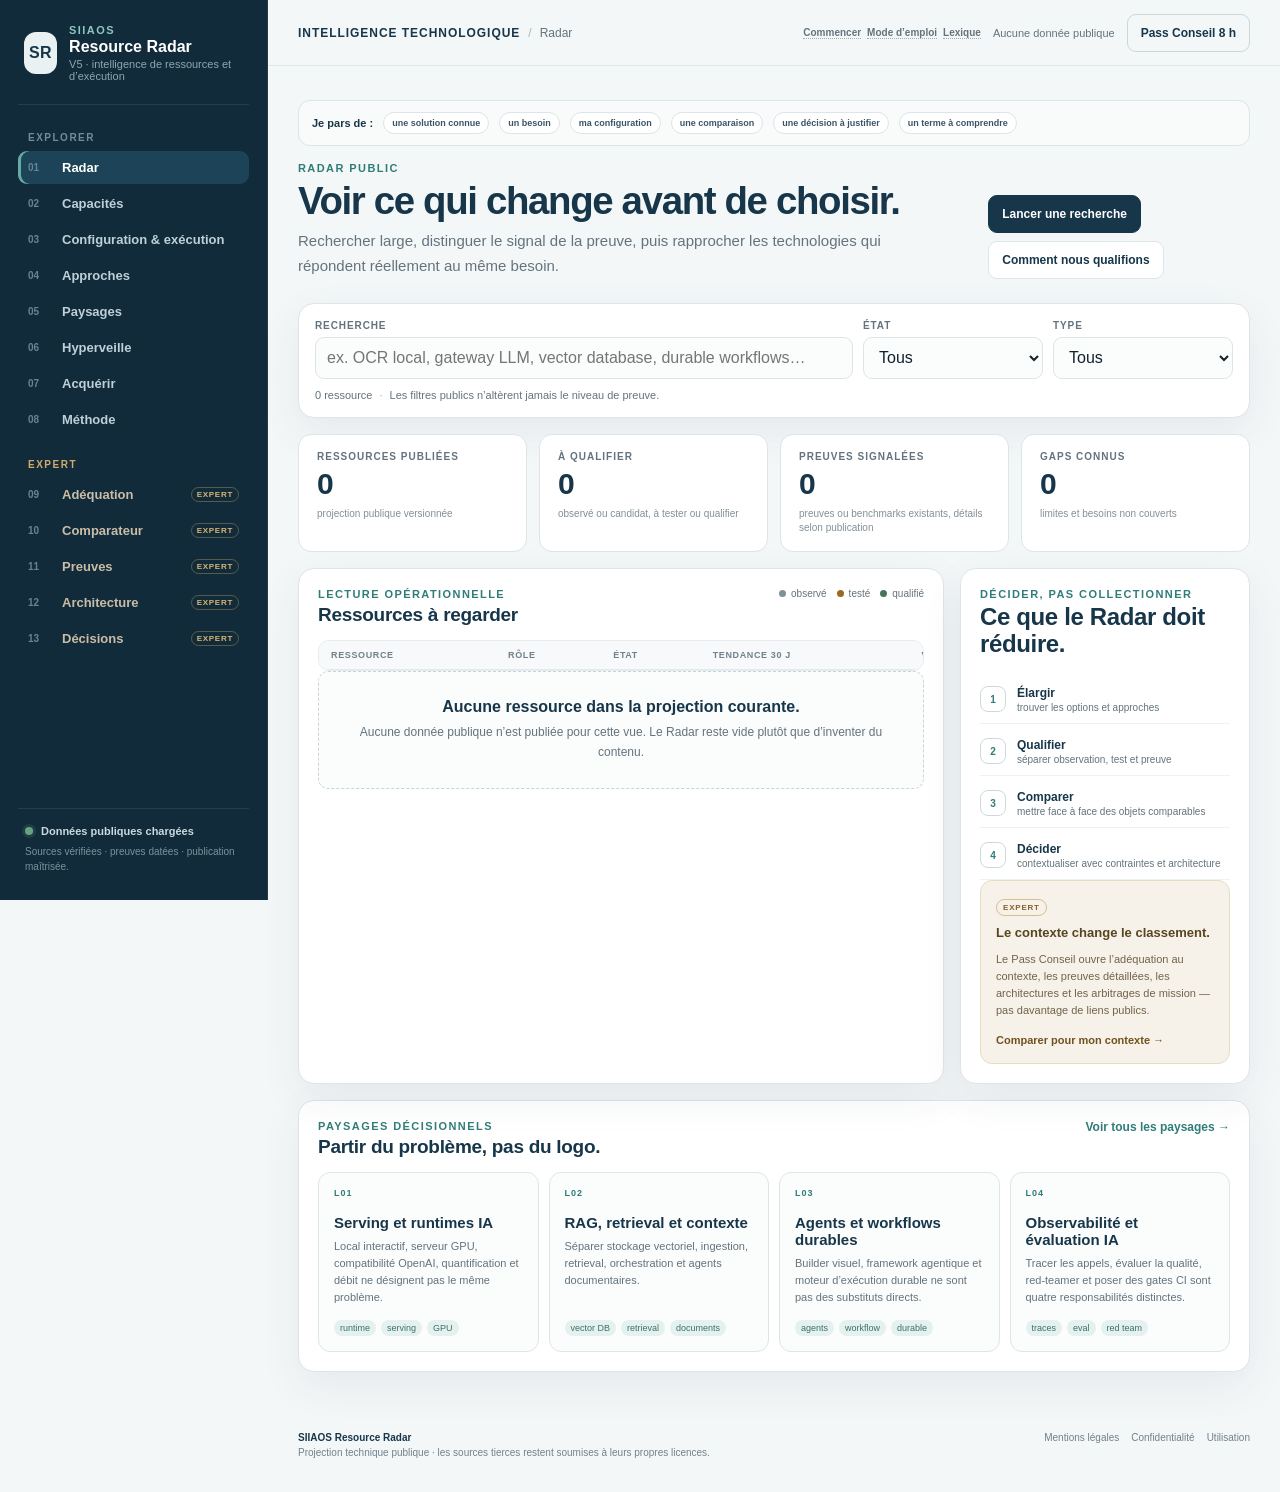
==== commit 201db8b6: "radar v5: expose full truth-state filters" ====
--- a/resource-radar-v5/ui/index.html
+++ b/resource-radar-v5/ui/index.html
@@ -92,6 +92,10 @@
                 <option value="tested">Testé</option>
                 <option value="qualified">Qualifié</option>
                 <option value="deprecated">Déprécié</option>
+                <option value="proven">Prouvé</option>
+                <option value="rejected">Rejeté</option>
+                <option value="watch">À surveiller</option>
+                <option value="unknown">Inconnu</option>
               </select>
             </label>
             <label class="filter-field">
